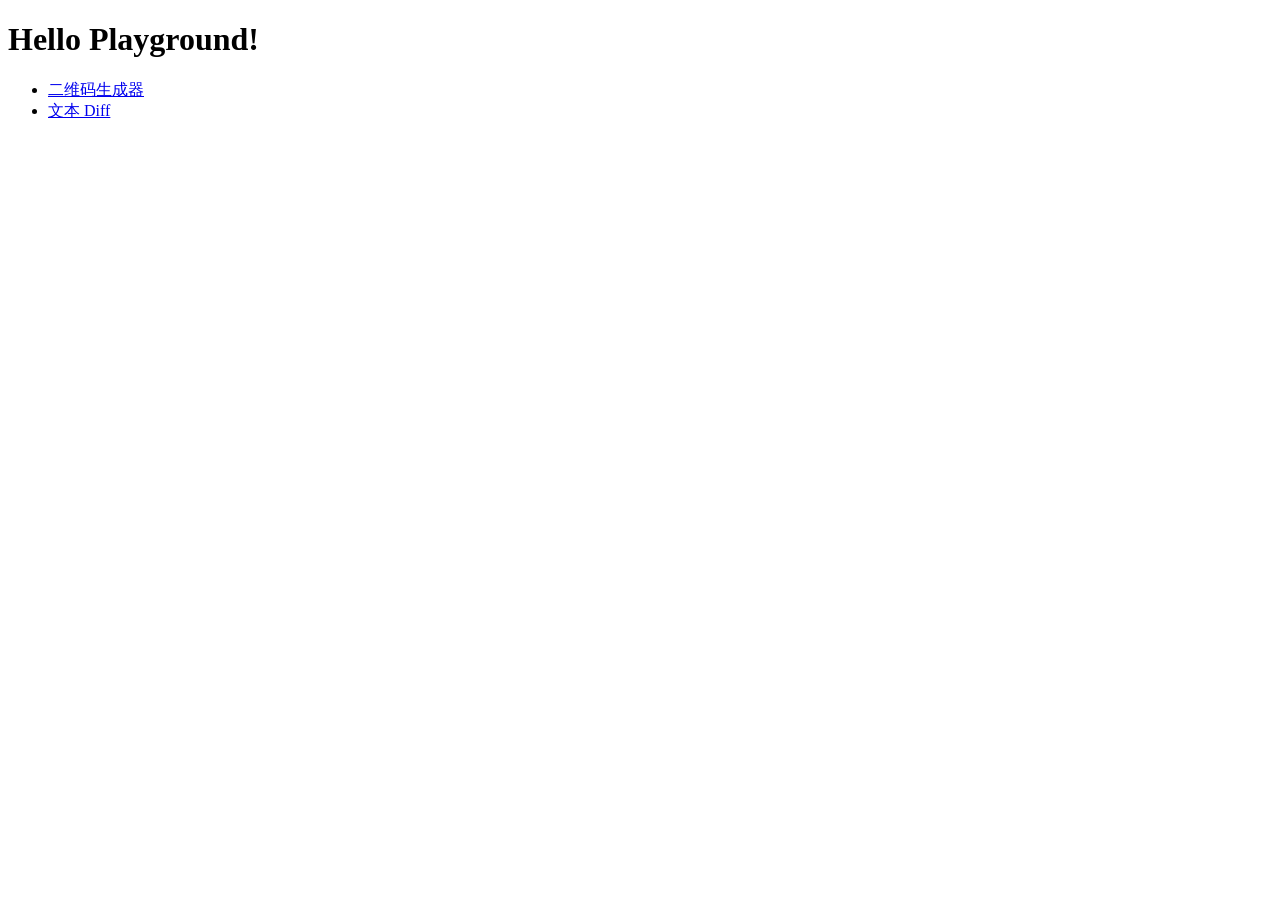
==== index.html @ 00334863 "init" ====
<!DOCTYPE html>
<html lang="en">
<head>
    <meta charset="UTF-8">
    <meta name="viewport" content="width=device-width, initial-scale=1.0">
    <title>Hello Playground</title>
</head>
<body>
    <h1>Hello Playground!</h1>
    <ul>
        <li>
            <a href="/qrcode.html">二维码生成器</a>
        </li>
        <li>
            <a href="/text-diff.html">文本 Diff</a>
        </li>
    </ul>
</body>
</html>
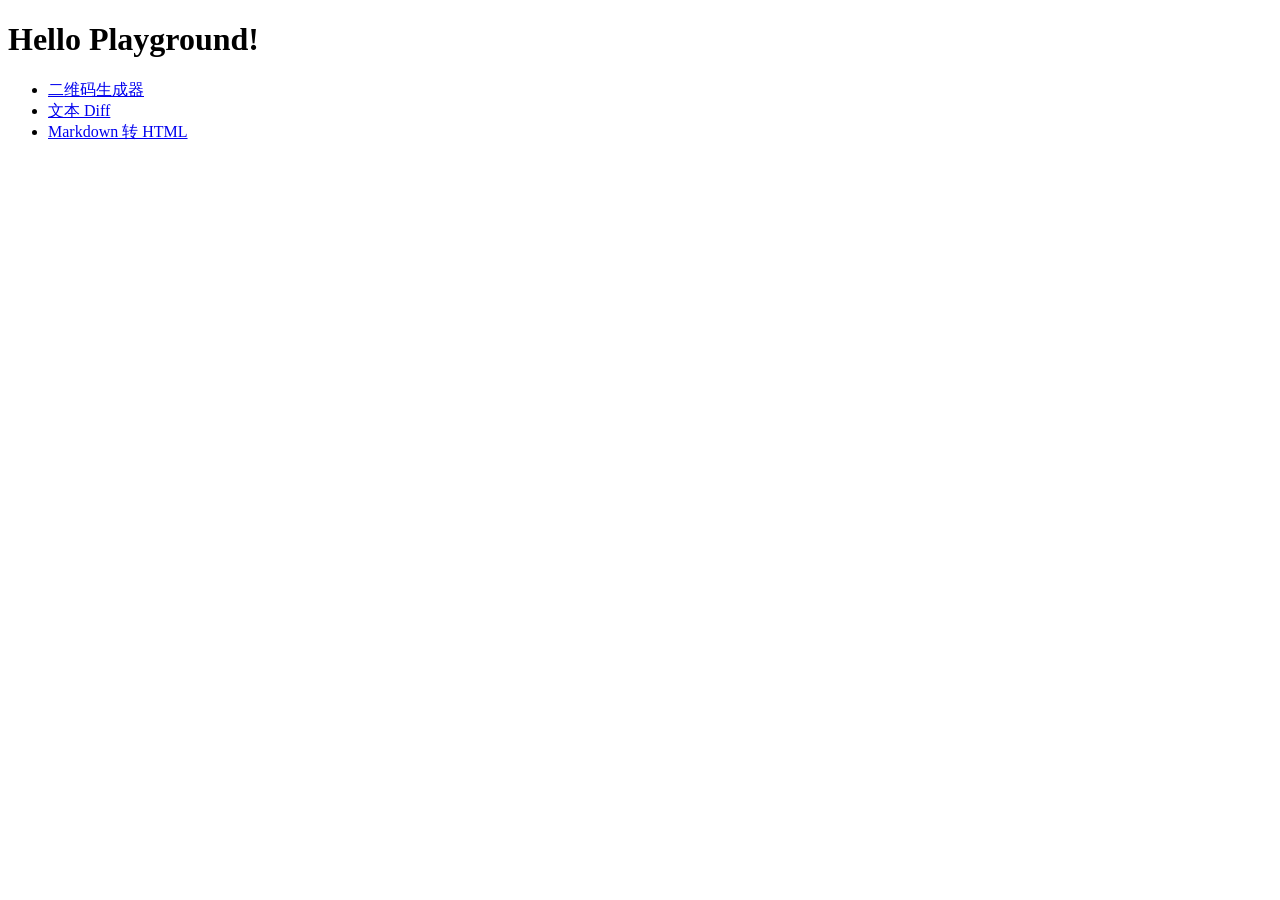
==== commit a20ac946: "Add Markdown to HTML navigation and refresh diff styling" ====
--- a/index.html
+++ b/index.html
@@ -14,6 +14,9 @@
         <li>
             <a href="/text-diff.html">文本 Diff</a>
         </li>
+        <li>
+            <a href="/markdown.html">Markdown 转 HTML</a>
+        </li>
     </ul>
 </body>
 </html>
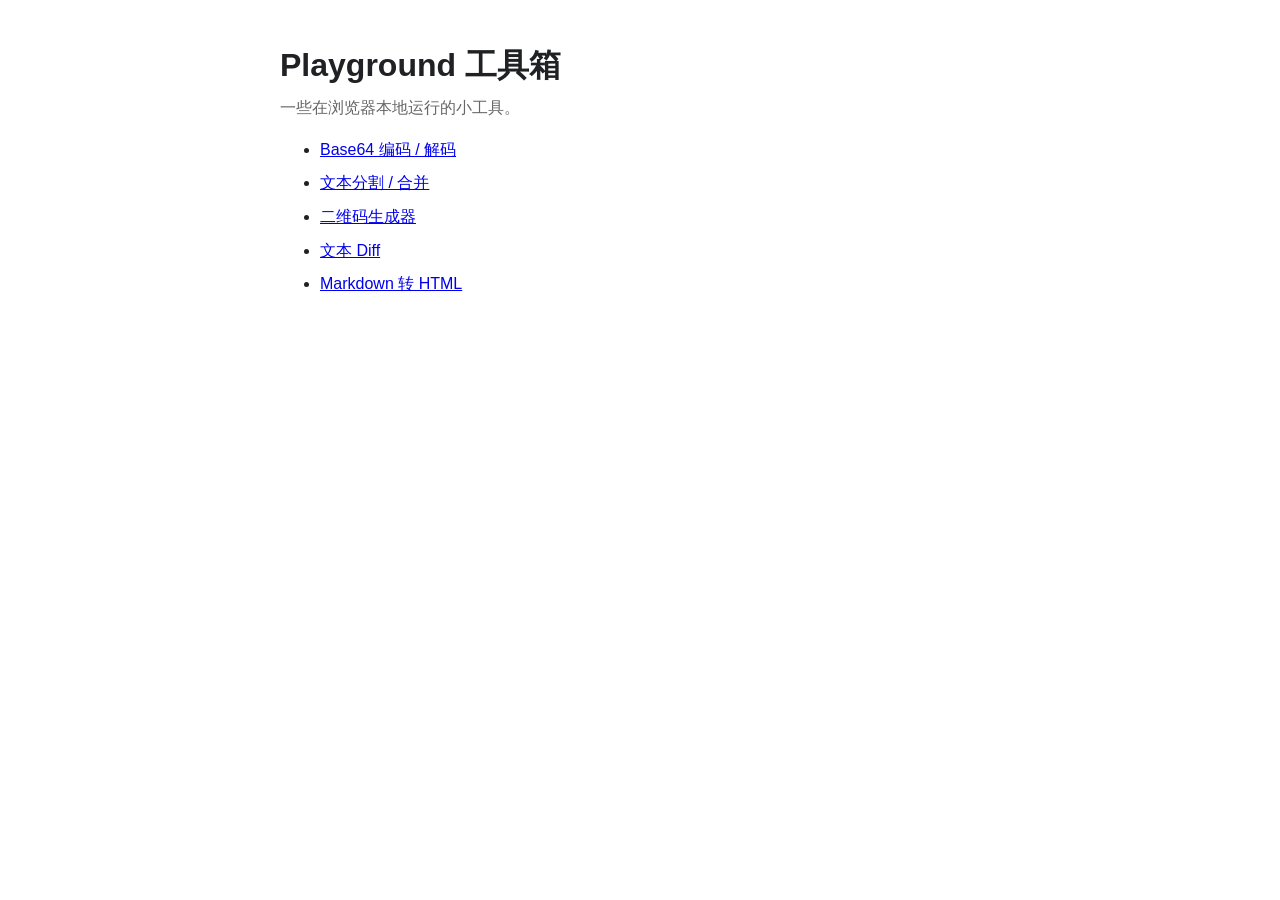
==== commit c8e4757d: "Create Chinese Playground tools landing page" ====
--- a/index.html
+++ b/index.html
@@ -1,13 +1,26 @@
 <!DOCTYPE html>
-<html lang="en">
+<html lang="zh-CN">
 <head>
     <meta charset="UTF-8">
     <meta name="viewport" content="width=device-width, initial-scale=1.0">
-    <title>Hello Playground</title>
+    <title>Playground 工具箱</title>
+    <style>
+        body { max-width: 720px; margin: 40px auto; padding: 0 16px; font-family: sans-serif; line-height: 1.6; color: #202124; }
+        h1 { margin-bottom: 4px; }
+        p { margin-top: 0; color: #666; }
+        li { margin: 8px 0; }
+    </style>
 </head>
 <body>
-    <h1>Hello Playground!</h1>
+    <h1>Playground 工具箱</h1>
+    <p>一些在浏览器本地运行的小工具。</p>
     <ul>
+        <li>
+            <a href="/base64.html">Base64 编码 / 解码</a>
+        </li>
+        <li>
+            <a href="/text-transform.html">文本分割 / 合并</a>
+        </li>
         <li>
             <a href="/qrcode.html">二维码生成器</a>
         </li>
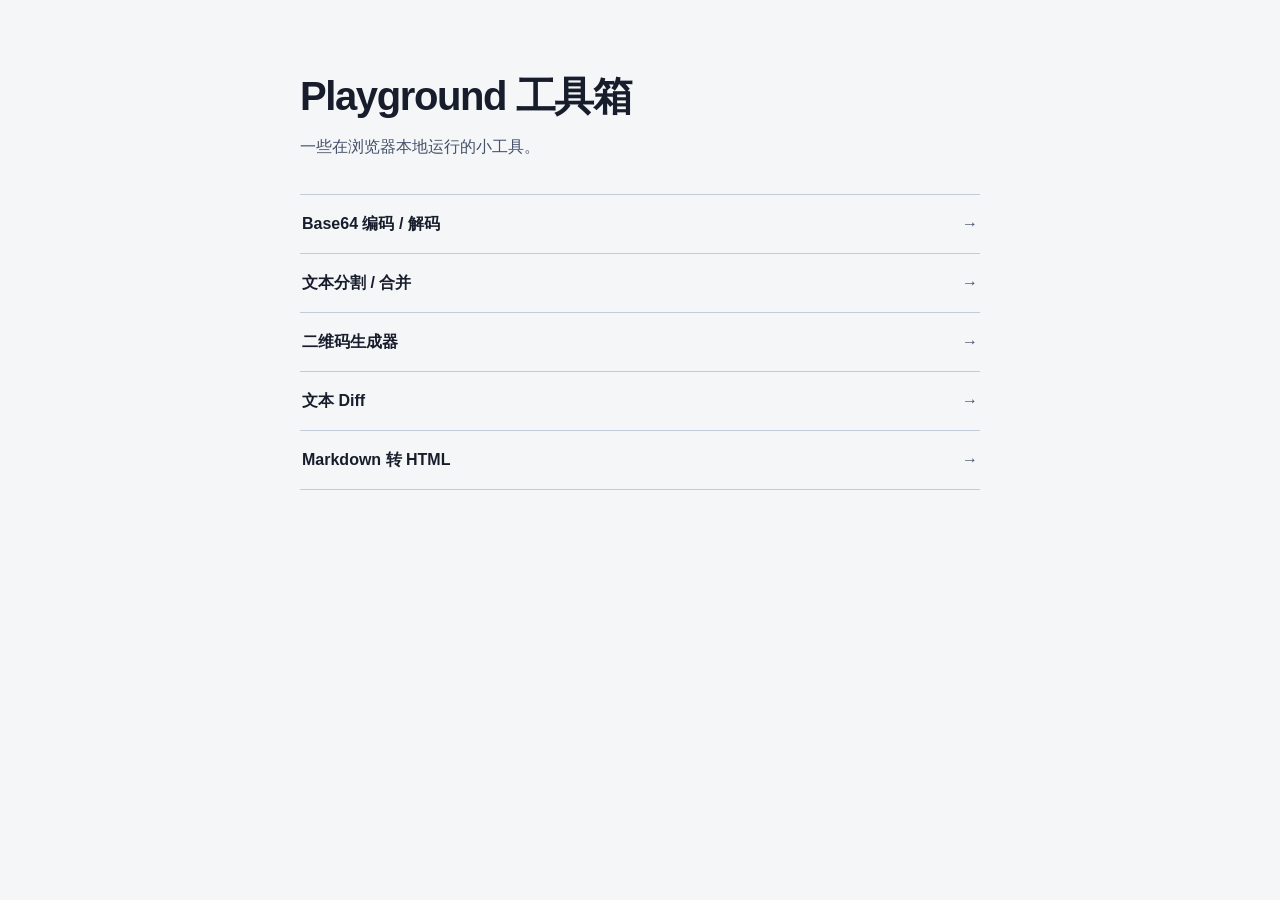
==== commit ed132026: "Apply shared theme styling across tool pages" ====
--- a/index.html
+++ b/index.html
@@ -10,8 +10,9 @@
         p { margin-top: 0; color: #666; }
         li { margin: 8px 0; }
     </style>
+    <link rel="stylesheet" href="theme.css">
 </head>
-<body>
+<body class="pg-home">
     <h1>Playground 工具箱</h1>
     <p>一些在浏览器本地运行的小工具。</p>
     <ul>
--- a/theme.css
+++ b/theme.css
@@ -0,0 +1,357 @@
+:root {
+  color-scheme: light;
+  --pg-canvas: #f4f6f8;
+  --pg-surface: #ffffff;
+  --pg-text: #171d2b;
+  --pg-muted: #46516a;
+  --pg-line: #c3cbd9;
+  --pg-line-strong: #8a96ab;
+  --pg-accent: #5f6a95;
+  --pg-accent-hover: #4d577c;
+  --pg-accent-soft: #e6eaf4;
+  --pg-danger: #b42332;
+
+  --ink: var(--pg-text);
+  --muted: var(--pg-muted);
+  --paper: var(--pg-canvas);
+  --panel: var(--pg-surface);
+  --soft: var(--pg-canvas);
+  --line: var(--pg-line);
+  --line-strong: var(--pg-line-strong);
+  --accent: var(--pg-accent);
+  --accent-dark: var(--pg-accent-hover);
+  --accent-soft: var(--pg-accent-soft);
+  --code: #eef1f5;
+  --danger: var(--pg-danger);
+  --gutter: #eef1f5;
+  --added: #e9f4ed;
+  --added-strong: #b9ddc5;
+  --removed: #f9e9e9;
+  --removed-strong: #e8bcbc;
+}
+
+*,
+*::before,
+*::after { box-sizing: border-box; }
+
+html {
+  min-width: 320px;
+  background: var(--pg-canvas);
+}
+
+body {
+  background: var(--pg-canvas);
+  color: var(--pg-text);
+  font-family: Inter, ui-sans-serif, -apple-system, BlinkMacSystemFont, "Segoe UI", "PingFang SC", "Microsoft YaHei", sans-serif;
+  -webkit-font-smoothing: antialiased;
+}
+
+a {
+  color: var(--pg-accent-hover);
+  text-decoration-color: rgba(77, 87, 124, 0.42);
+  text-underline-offset: 3px;
+}
+
+a:hover { color: #354061; }
+
+h1 {
+  color: var(--pg-text);
+  font-weight: 650;
+  letter-spacing: -0.035em;
+}
+
+.hint,
+.status,
+.muted,
+.intro { color: var(--pg-muted); }
+
+button,
+input,
+textarea,
+select { color: var(--pg-text); }
+
+button,
+.file-button {
+  border-color: var(--pg-line);
+  border-radius: 5px;
+  background: var(--pg-surface);
+  color: var(--pg-text);
+  font-weight: 600;
+}
+
+button:hover,
+.file-button:hover {
+  border-color: var(--pg-line-strong);
+  background: #eef1f5;
+  color: var(--pg-text);
+}
+
+button.primary,
+.primary {
+  border-color: var(--pg-accent);
+  background: var(--pg-accent);
+  color: #ffffff;
+}
+
+button.primary:hover,
+.primary:hover {
+  border-color: var(--pg-accent-hover);
+  background: var(--pg-accent-hover);
+  color: #ffffff;
+}
+
+button:focus-visible,
+textarea:focus-visible,
+input:focus-visible,
+select:focus-visible,
+summary:focus-visible,
+a:focus-visible {
+  outline: 3px solid rgba(95, 106, 149, 0.28);
+  outline-offset: 2px;
+}
+
+textarea,
+input[type="text"],
+select {
+  border-color: var(--pg-line);
+  border-radius: 5px;
+  background: var(--pg-surface);
+}
+
+textarea::placeholder,
+input::placeholder { color: #727c91; }
+
+input[type="checkbox"],
+input[type="radio"],
+input[type="range"] { accent-color: var(--pg-accent); }
+
+code,
+kbd,
+textarea,
+input[type="text"] {
+  font-family: ui-monospace, SFMono-Regular, Menlo, Monaco, Consolas, "Liberation Mono", monospace;
+}
+
+body.pg-home {
+  width: min(760px, 100%);
+  min-height: 100vh;
+  margin: 0 auto;
+  padding: 64px 20px;
+}
+
+.pg-home h1 {
+  margin: 0 0 6px;
+  font-size: clamp(30px, 5vw, 40px);
+}
+
+.pg-home > p {
+  margin: 0;
+  color: var(--pg-muted);
+}
+
+.pg-home ul {
+  margin: 34px 0 0;
+  padding: 0;
+  border-top: 1px solid var(--pg-line);
+  list-style: none;
+}
+
+.pg-home li {
+  margin: 0;
+  border-bottom: 1px solid var(--pg-line);
+}
+
+.pg-home li a {
+  display: flex;
+  min-height: 58px;
+  padding: 0 2px;
+  align-items: center;
+  justify-content: space-between;
+  color: var(--pg-text);
+  font-weight: 600;
+  text-decoration: none;
+}
+
+.pg-home li a::after {
+  color: var(--pg-muted);
+  content: "→";
+  font-weight: 400;
+}
+
+.pg-home li a:hover { color: var(--pg-accent-hover); }
+
+body.pg-base64,
+body.pg-text-transform,
+body.pg-qrcode {
+  width: min(100%, 1000px);
+  margin: 0 auto;
+  padding: 34px 20px 42px;
+}
+
+.pg-base64 header,
+.pg-text-transform header {
+  margin-bottom: 20px;
+}
+
+.pg-base64 h1,
+.pg-text-transform h1,
+.pg-qrcode h1 {
+  font-size: clamp(25px, 4vw, 32px);
+}
+
+.pg-base64 textarea,
+.pg-text-transform textarea,
+.pg-qrcode textarea {
+  border: 1px solid var(--pg-line);
+  background: var(--pg-surface);
+  color: var(--pg-text);
+}
+
+.pg-base64 .footer,
+.pg-text-transform .status { color: var(--pg-muted); }
+
+.pg-text-transform .controls {
+  padding: 16px 0;
+  border: 0;
+  border-top: 1px solid var(--pg-line);
+  border-bottom: 1px solid var(--pg-line);
+  border-radius: 0;
+  background: transparent;
+}
+
+.pg-text-transform .preview {
+  border-color: var(--pg-line);
+  border-radius: 5px;
+  background: var(--pg-surface);
+}
+
+.pg-text-transform .preview li { border-bottom-color: #dbe0e9; }
+.pg-text-transform .empty { color: #687287; }
+
+body.pg-qrcode { width: min(100%, 760px); }
+
+.pg-qrcode textarea {
+  padding: 10px 12px;
+  line-height: 1.55;
+}
+
+.pg-qrcode button,
+.pg-qrcode select {
+  min-height: 36px;
+  padding: 0 12px;
+  border: 1px solid var(--pg-line);
+  font: inherit;
+}
+
+.pg-qrcode fieldset {
+  padding: 14px 16px;
+  border: 1px solid var(--pg-line);
+  border-radius: 5px;
+  background: transparent;
+}
+
+.pg-qrcode summary {
+  color: var(--pg-accent-hover);
+  cursor: pointer;
+  font-weight: 600;
+}
+
+body.pg-markdown,
+body.pg-text-diff {
+  background: var(--pg-canvas);
+  color: var(--pg-text);
+  font-family: Inter, ui-sans-serif, -apple-system, BlinkMacSystemFont, "Segoe UI", "PingFang SC", "Microsoft YaHei", sans-serif;
+}
+
+.pg-markdown .workspace,
+.pg-text-diff .workspace {
+  border-color: var(--pg-line);
+  border-radius: 6px;
+  background: var(--pg-surface);
+}
+
+.pg-markdown .toolbar,
+.pg-markdown .pane-head,
+.pg-markdown .footer,
+.pg-text-diff .toolbar,
+.pg-text-diff .editor-head,
+.pg-text-diff .result-head {
+  background: var(--pg-canvas);
+}
+
+.pg-markdown .home {
+  border-color: var(--pg-line);
+  border-radius: 5px;
+  background: transparent;
+}
+
+.pg-markdown .privacy::before { background: var(--pg-accent); box-shadow: none; }
+
+.pg-markdown #markdown-input,
+.pg-markdown #html-source,
+.pg-text-diff textarea,
+.pg-text-diff textarea:focus,
+.pg-text-diff .result-panel,
+.pg-text-diff .diff-wrap {
+  background: var(--pg-surface);
+  color: var(--pg-text);
+}
+
+.pg-markdown .tabs,
+.pg-markdown .mode-select select,
+.pg-text-diff .merge-all,
+.pg-text-diff kbd {
+  border-color: var(--pg-line);
+  background: var(--pg-surface);
+}
+
+.pg-markdown .tab[aria-selected="true"] {
+  background: var(--pg-accent-soft);
+  color: var(--pg-accent-hover);
+}
+
+.pg-text-diff h1,
+.pg-markdown h1 { font-family: inherit; }
+
+.pg-text-diff h1::before { color: var(--pg-accent); }
+.pg-text-diff .editor:last-child .dot { background: var(--pg-accent); }
+
+.pg-text-diff .badge {
+  border-color: var(--pg-line);
+  background: var(--pg-surface);
+}
+
+.pg-text-diff .merge-cell,
+.pg-text-diff .empty-cell,
+.pg-text-diff .number { background: #eef1f5; }
+
+.pg-text-diff .cell { border-bottom-color: #dbe0e9; }
+
+@media (max-width: 700px) {
+  body.pg-home { padding: 36px 16px; }
+
+  body.pg-base64,
+  body.pg-text-transform,
+  body.pg-qrcode { padding: 20px 14px 30px; }
+}
+
+@media (max-width: 480px) {
+  .pg-markdown .toolbar-group.options {
+    display: grid;
+    grid-template-columns: minmax(0, 1fr) auto;
+    gap: 7px;
+  }
+
+  .pg-markdown .toolbar-group.options .switch,
+  .pg-markdown .toolbar-group.options .mode-select {
+    grid-column: 1 / -1;
+  }
+
+  .pg-markdown .mode-select {
+    display: grid;
+    grid-template-columns: auto minmax(0, 1fr);
+  }
+
+  .pg-markdown .mode-select select { width: 100%; }
+  .pg-markdown #copy-button { justify-self: stretch; }
+}
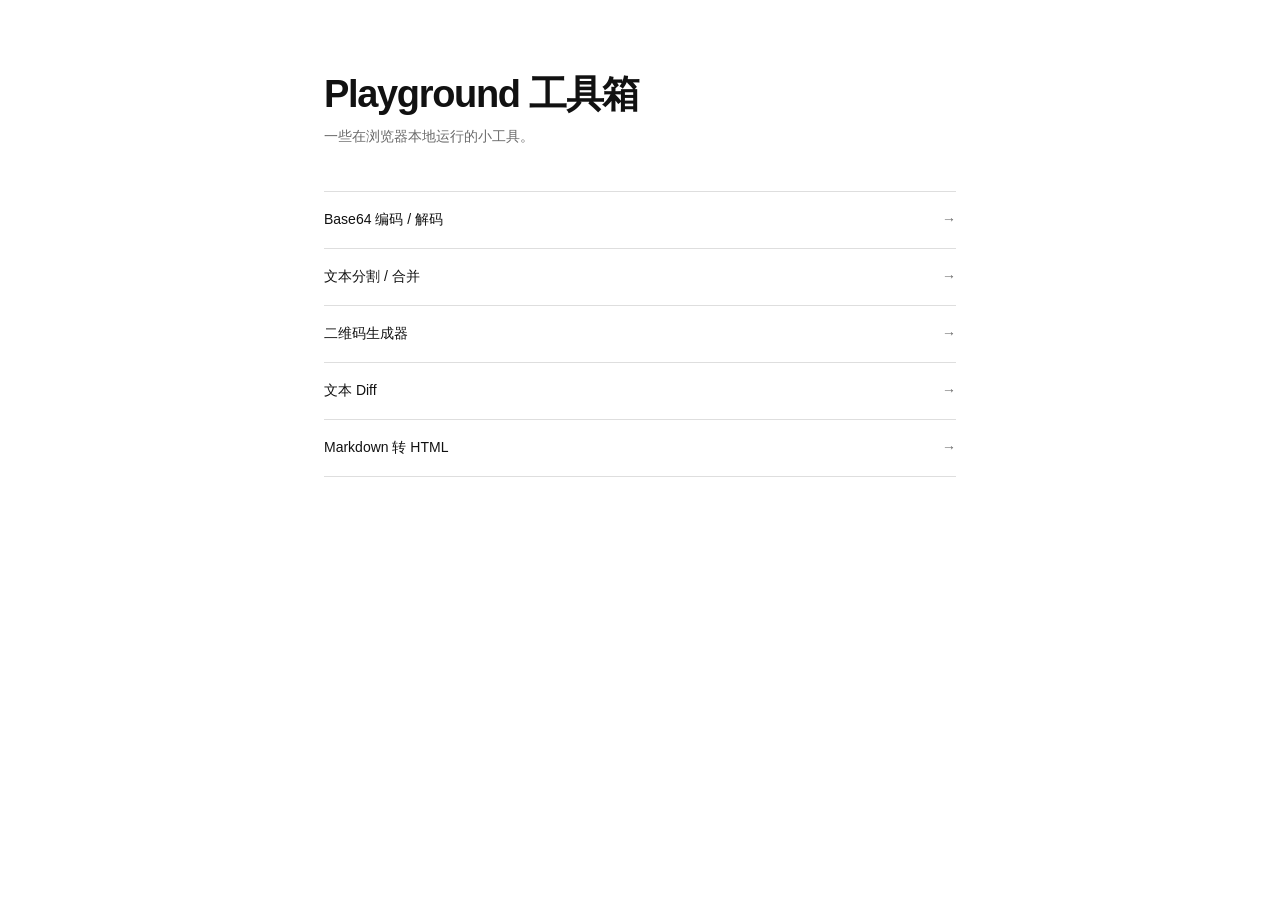
==== commit a188c02f: "Refresh theme stylesheet cache version" ====
--- a/index.html
+++ b/index.html
@@ -10,7 +10,7 @@
         p { margin-top: 0; color: #666; }
         li { margin: 8px 0; }
     </style>
-    <link rel="stylesheet" href="theme.css">
+    <link rel="stylesheet" href="theme.css?v=3dad6a50806f">
 </head>
 <body class="pg-home">
     <h1>Playground 工具箱</h1>
--- a/theme.css
+++ b/theme.css
@@ -1,95 +1,112 @@
 :root {
   color-scheme: light;
-  --pg-canvas: #f4f6f8;
+  --pg-canvas: #ffffff;
   --pg-surface: #ffffff;
-  --pg-text: #171d2b;
-  --pg-muted: #46516a;
-  --pg-line: #c3cbd9;
-  --pg-line-strong: #8a96ab;
-  --pg-accent: #5f6a95;
-  --pg-accent-hover: #4d577c;
-  --pg-accent-soft: #e6eaf4;
-  --pg-danger: #b42332;
-
+  --pg-soft: #f7f7f7;
+  --pg-text: #111111;
+  --pg-muted: #6b6b6b;
+  --pg-line: #dedede;
+  --pg-line-strong: #a3a3a3;
+  --pg-accent: #111111;
+  --pg-accent-hover: #333333;
+  --pg-danger: #b42318;
   --ink: var(--pg-text);
   --muted: var(--pg-muted);
   --paper: var(--pg-canvas);
   --panel: var(--pg-surface);
-  --soft: var(--pg-canvas);
+  --soft: var(--pg-soft);
   --line: var(--pg-line);
   --line-strong: var(--pg-line-strong);
   --accent: var(--pg-accent);
   --accent-dark: var(--pg-accent-hover);
-  --accent-soft: var(--pg-accent-soft);
-  --code: #eef1f5;
+  --accent-soft: #eeeeee;
+  --code: var(--pg-soft);
   --danger: var(--pg-danger);
-  --gutter: #eef1f5;
-  --added: #e9f4ed;
-  --added-strong: #b9ddc5;
-  --removed: #f9e9e9;
-  --removed-strong: #e8bcbc;
+  --gutter: var(--pg-soft);
+  --added: #eef7f0;
+  --added-strong: #cfe8d4;
+  --removed: #fdf0ef;
+  --removed-strong: #f1cecb;
+  --shadow: none;
 }
 
 *,
 *::before,
 *::after { box-sizing: border-box; }
 
-html {
-  min-width: 320px;
+html { min-width: 320px; background: var(--pg-canvas); }
+
+body {
+  margin: 0;
   background: var(--pg-canvas);
-}
-
-body {
-  background: var(--pg-canvas);
   color: var(--pg-text);
   font-family: Inter, ui-sans-serif, -apple-system, BlinkMacSystemFont, "Segoe UI", "PingFang SC", "Microsoft YaHei", sans-serif;
+  font-size: 14px;
+  line-height: 1.5;
   -webkit-font-smoothing: antialiased;
 }
 
 a {
-  color: var(--pg-accent-hover);
-  text-decoration-color: rgba(77, 87, 124, 0.42);
+  color: inherit;
+  text-decoration-color: var(--pg-line-strong);
   text-underline-offset: 3px;
 }
 
-a:hover { color: #354061; }
+a:hover { text-decoration-color: var(--pg-text); }
 
 h1 {
-  color: var(--pg-text);
+  margin: 0;
+  color: var(--pg-text);
+  font-family: inherit;
+  font-size: clamp(26px, 4vw, 32px);
   font-weight: 650;
   letter-spacing: -0.035em;
+  line-height: 1.2;
 }
 
 .hint,
 .status,
 .muted,
-.intro { color: var(--pg-muted); }
+.intro,
+.privacy,
+.count,
+.stats { color: var(--pg-muted); }
 
 button,
 input,
 textarea,
-select { color: var(--pg-text); }
+select { color: var(--pg-text); font: inherit; }
 
 button,
-.file-button {
-  border-color: var(--pg-line);
-  border-radius: 5px;
-  background: var(--pg-surface);
-  color: var(--pg-text);
-  font-weight: 600;
+.file-button,
+select {
+  min-height: 34px;
+  border: 1px solid var(--pg-line);
+  border-radius: 2px;
+  background: var(--pg-surface);
+  color: var(--pg-text);
+  cursor: pointer;
+  font-weight: 550;
+  transition: none;
 }
 
 button:hover,
-.file-button:hover {
+.file-button:hover,
+select:hover {
   border-color: var(--pg-line-strong);
-  background: #eef1f5;
-  color: var(--pg-text);
-}
+  background: var(--pg-soft);
+  color: var(--pg-text);
+}
+
+button:active,
+.file-button:active { transform: none; }
+
+button:disabled { cursor: not-allowed; opacity: 0.4; }
 
 button.primary,
 .primary {
-  border-color: var(--pg-accent);
-  background: var(--pg-accent);
+  border-color: var(--pg-text);
+  background: var(--pg-text);
   color: #ffffff;
 }
 
@@ -106,7 +123,7 @@
 select:focus-visible,
 summary:focus-visible,
 a:focus-visible {
-  outline: 3px solid rgba(95, 106, 149, 0.28);
+  outline: 2px solid var(--pg-text);
   outline-offset: 2px;
 }
 
@@ -114,16 +131,20 @@
 input[type="text"],
 select {
   border-color: var(--pg-line);
-  border-radius: 5px;
-  background: var(--pg-surface);
-}
+  border-radius: 2px;
+  background: var(--pg-surface);
+}
+
+textarea:focus,
+input[type="text"]:focus,
+select:focus { border-color: var(--pg-line-strong); }
 
 textarea::placeholder,
-input::placeholder { color: #727c91; }
+input::placeholder { color: #9a9a9a; }
 
 input[type="checkbox"],
 input[type="radio"],
-input[type="range"] { accent-color: var(--pg-accent); }
+input[type="range"] { accent-color: var(--pg-text); }
 
 code,
 kbd,
@@ -133,85 +154,85 @@
 }
 
 body.pg-home {
-  width: min(760px, 100%);
+  width: min(680px, 100%);
   min-height: 100vh;
   margin: 0 auto;
-  padding: 64px 20px;
-}
-
-.pg-home h1 {
-  margin: 0 0 6px;
-  font-size: clamp(30px, 5vw, 40px);
-}
-
-.pg-home > p {
-  margin: 0;
-  color: var(--pg-muted);
-}
+  padding: 72px 24px;
+}
+
+.pg-home h1 { margin-bottom: 8px; font-size: clamp(30px, 5vw, 38px); }
+.pg-home > p { margin: 0; color: var(--pg-muted); }
 
 .pg-home ul {
-  margin: 34px 0 0;
+  margin: 44px 0 0;
   padding: 0;
   border-top: 1px solid var(--pg-line);
   list-style: none;
 }
 
-.pg-home li {
-  margin: 0;
-  border-bottom: 1px solid var(--pg-line);
-}
+.pg-home li { margin: 0; border-bottom: 1px solid var(--pg-line); }
 
 .pg-home li a {
   display: flex;
-  min-height: 58px;
-  padding: 0 2px;
+  min-height: 56px;
+  padding: 0;
   align-items: center;
   justify-content: space-between;
   color: var(--pg-text);
-  font-weight: 600;
+  font-weight: 500;
   text-decoration: none;
 }
 
-.pg-home li a::after {
-  color: var(--pg-muted);
-  content: "→";
-  font-weight: 400;
-}
-
-.pg-home li a:hover { color: var(--pg-accent-hover); }
+.pg-home li a::after { color: var(--pg-muted); content: "→"; font-weight: 400; }
+.pg-home li a:hover::after { color: var(--pg-text); }
 
 body.pg-base64,
 body.pg-text-transform,
 body.pg-qrcode {
-  width: min(100%, 1000px);
+  width: min(100%, 960px);
   margin: 0 auto;
-  padding: 34px 20px 42px;
+  padding: 48px 24px;
 }
 
 .pg-base64 header,
 .pg-text-transform header {
+  display: flex;
   margin-bottom: 20px;
-}
-
-.pg-base64 h1,
-.pg-text-transform h1,
-.pg-qrcode h1 {
-  font-size: clamp(25px, 4vw, 32px);
-}
+  align-items: baseline;
+  justify-content: space-between;
+  gap: 16px;
+}
+
+.pg-base64 header a,
+.pg-text-transform header a {
+  color: var(--pg-muted);
+  font-size: 13px;
+  white-space: nowrap;
+}
+
+.pg-base64 .hint,
+.pg-text-transform .hint,
+.pg-qrcode .muted { font-size: 13px; }
+
+.pg-base64 .workspace { gap: 16px; }
 
 .pg-base64 textarea,
 .pg-text-transform textarea,
 .pg-qrcode textarea {
   border: 1px solid var(--pg-line);
-  background: var(--pg-surface);
-  color: var(--pg-text);
-}
-
-.pg-base64 .footer,
-.pg-text-transform .status { color: var(--pg-muted); }
+  border-radius: 2px;
+  background: var(--pg-surface);
+  color: var(--pg-text);
+}
+
+.pg-base64 textarea { min-height: 360px; }
+.pg-base64 .actions { gap: 6px; }
+.pg-base64 .footer { color: var(--pg-muted); }
+.status.error,
+.error { color: var(--pg-danger); }
 
 .pg-text-transform .controls {
-  padding: 16px 0;
+  padding: 18px 0;
   border: 0;
   border-top: 1px solid var(--pg-line);
   border-bottom: 1px solid var(--pg-line);
@@ -219,55 +240,116 @@
   background: transparent;
 }
 
+.pg-text-transform .field { margin-top: 24px; }
+
 .pg-text-transform .preview {
   border-color: var(--pg-line);
-  border-radius: 5px;
-  background: var(--pg-surface);
-}
-
-.pg-text-transform .preview li { border-bottom-color: #dbe0e9; }
-.pg-text-transform .empty { color: #687287; }
-
-body.pg-qrcode { width: min(100%, 760px); }
+  border-radius: 2px;
+  background: var(--pg-surface);
+}
+
+.pg-text-transform .preview li { border-bottom-color: var(--pg-line); }
+.pg-text-transform .empty { color: var(--pg-muted); }
+
+body.pg-qrcode { width: min(100%, 680px); }
+.pg-qrcode h1 { margin-bottom: 8px; }
+.pg-qrcode .intro { margin-bottom: 28px; }
 
 .pg-qrcode textarea {
-  padding: 10px 12px;
+  min-height: 100px;
+  padding: 12px;
   line-height: 1.55;
 }
 
+.pg-qrcode .preview {
+  min-height: 220px;
+  margin: 24px 0 12px;
+  align-content: center;
+}
+
+.pg-qrcode .actions { margin: 12px 0; }
+
 .pg-qrcode button,
-.pg-qrcode select {
-  min-height: 36px;
-  padding: 0 12px;
-  border: 1px solid var(--pg-line);
-  font: inherit;
-}
-
-.pg-qrcode fieldset {
-  padding: 14px 16px;
-  border: 1px solid var(--pg-line);
-  border-radius: 5px;
-  background: transparent;
-}
+.pg-qrcode select { min-height: 36px; padding: 0 12px; }
+
+.pg-qrcode details { margin-top: 24px; border-top: 1px solid var(--pg-line); }
 
 .pg-qrcode summary {
-  color: var(--pg-accent-hover);
+  padding: 14px 0;
+  color: var(--pg-text);
   cursor: pointer;
-  font-weight: 600;
+  font-weight: 550;
+}
+
+.pg-qrcode fieldset { margin: 0; padding: 4px 0 0; border: 0; }
+
+.pg-qrcode legend {
+  position: absolute;
+  width: 1px;
+  height: 1px;
+  overflow: hidden;
+  clip: rect(0 0 0 0);
+  white-space: nowrap;
 }
 
 body.pg-markdown,
 body.pg-text-diff {
   background: var(--pg-canvas);
   color: var(--pg-text);
-  font-family: Inter, ui-sans-serif, -apple-system, BlinkMacSystemFont, "Segoe UI", "PingFang SC", "Microsoft YaHei", sans-serif;
-}
+  font-family: inherit;
+}
+
+.pg-markdown .shell,
+.pg-text-diff .shell { padding: 24px; }
+
+.pg-markdown .masthead,
+.pg-text-diff .masthead {
+  min-height: 40px;
+  margin: 0 0 20px;
+  gap: 14px;
+}
+
+.pg-markdown h1,
+.pg-text-diff h1 {
+  color: var(--pg-text);
+  font-family: inherit;
+  font-size: 26px;
+  font-weight: 650;
+}
+
+.pg-markdown h1 span,
+.pg-text-diff h1 span { color: inherit; }
+
+.pg-markdown h1::before,
+.pg-text-diff h1::before { content: none; }
+
+.pg-markdown .intro,
+.pg-text-diff .intro { font-size: 12px; }
+
+.pg-markdown .home {
+  display: inline-grid;
+  width: 32px;
+  height: 32px;
+  border: 0;
+  border-radius: 0;
+  background: transparent;
+  color: var(--pg-muted);
+  place-items: center;
+}
+
+.pg-markdown .home:hover { background: transparent; color: var(--pg-text); }
+
+.pg-markdown .privacy::before,
+.pg-markdown .dot,
+.pg-text-diff .dot { display: none; }
 
 .pg-markdown .workspace,
 .pg-text-diff .workspace {
-  border-color: var(--pg-line);
-  border-radius: 6px;
-  background: var(--pg-surface);
+  overflow: hidden;
+  border: 1px solid var(--pg-line);
+  border-radius: 2px;
+  background: var(--pg-surface);
+  box-shadow: none;
 }
 
 .pg-markdown .toolbar,
@@ -275,17 +357,58 @@
 .pg-markdown .footer,
 .pg-text-diff .toolbar,
 .pg-text-diff .editor-head,
-.pg-text-diff .result-head {
-  background: var(--pg-canvas);
-}
-
-.pg-markdown .home {
+.pg-text-diff .result-head { background: var(--pg-surface); }
+
+.pg-markdown .toolbar,
+.pg-text-diff .toolbar { min-height: 48px; padding: 7px 10px; }
+
+.pg-markdown button,
+.pg-markdown .file-button,
+.pg-text-diff button {
+  border-radius: 2px;
+  font-family: inherit;
+  font-weight: 550;
+}
+
+.pg-markdown .quiet,
+.pg-text-diff .text-button {
+  border-color: transparent;
+  background: transparent;
+  color: var(--pg-muted);
+}
+
+.pg-markdown .quiet:hover,
+.pg-text-diff .text-button:hover {
   border-color: var(--pg-line);
-  border-radius: 5px;
-  background: transparent;
-}
-
-.pg-markdown .privacy::before { background: var(--pg-accent); box-shadow: none; }
+  background: var(--pg-soft);
+  color: var(--pg-text);
+}
+
+.pg-markdown .switch,
+.pg-markdown .mode-select,
+.pg-text-diff .switch,
+.pg-text-diff .select-all { color: var(--pg-muted); font-weight: 500; }
+
+.pg-markdown .mode-select select,
+.pg-markdown .tabs,
+.pg-text-diff .merge-all,
+.pg-text-diff kbd {
+  border-color: var(--pg-line);
+  border-radius: 2px;
+  background: var(--pg-surface);
+}
+
+.pg-markdown .tabs { padding: 2px; }
+.pg-markdown .tab { border-radius: 1px; }
+
+.pg-markdown .tab[aria-selected="true"] {
+  background: var(--pg-text);
+  color: #ffffff;
+}
+
+.pg-markdown .pane-head,
+.pg-text-diff .editor-head,
+.pg-text-diff .result-head { background: var(--pg-soft); }
 
 .pg-markdown #markdown-input,
 .pg-markdown #html-source,
@@ -297,42 +420,79 @@
   color: var(--pg-text);
 }
 
-.pg-markdown .tabs,
-.pg-markdown .mode-select select,
-.pg-text-diff .merge-all,
-.pg-text-diff kbd {
+.pg-markdown #markdown-input,
+.pg-markdown #html-source { padding: 20px; }
+
+.pg-markdown .drop-overlay {
+  border-color: var(--pg-text);
+  border-radius: 2px;
+  background: rgba(255, 255, 255, 0.96);
+  color: var(--pg-text);
+}
+
+.pg-markdown .toast {
+  border: 0;
+  border-radius: 2px;
+  background: var(--pg-text);
+  color: #ffffff;
+  box-shadow: none;
+}
+
+.pg-text-diff .badge {
+  border: 1px solid var(--pg-line);
+  border-radius: 2px;
+  background: var(--pg-surface);
+  color: var(--pg-muted);
+}
+
+.pg-text-diff .badge.add {
+  border-color: #cfe3d3;
+  background: var(--added);
+  color: #256b35;
+}
+
+.pg-text-diff .badge.remove {
+  border-color: #efd2cf;
+  background: var(--removed);
+  color: #9d332b;
+}
+
+.pg-text-diff .badge.modify {
   border-color: var(--pg-line);
-  background: var(--pg-surface);
-}
-
-.pg-markdown .tab[aria-selected="true"] {
-  background: var(--pg-accent-soft);
-  color: var(--pg-accent-hover);
-}
-
-.pg-text-diff h1,
-.pg-markdown h1 { font-family: inherit; }
-
-.pg-text-diff h1::before { color: var(--pg-accent); }
-.pg-text-diff .editor:last-child .dot { background: var(--pg-accent); }
-
-.pg-text-diff .badge {
-  border-color: var(--pg-line);
-  background: var(--pg-surface);
-}
+  background: var(--pg-soft);
+  color: var(--pg-muted);
+}
+
+.pg-text-diff .cell { border-bottom-color: #eeeeee; }
 
 .pg-text-diff .merge-cell,
 .pg-text-diff .empty-cell,
-.pg-text-diff .number { background: #eef1f5; }
-
-.pg-text-diff .cell { border-bottom-color: #dbe0e9; }
-
-@media (max-width: 700px) {
-  body.pg-home { padding: 36px 16px; }
+.pg-text-diff .number { background: var(--pg-soft); }
+
+.pg-text-diff .inline-del,
+.pg-text-diff .inline-add { border-radius: 0; }
+
+@media (max-width: 760px) {
+  body.pg-home { padding: 40px 18px; }
 
   body.pg-base64,
   body.pg-text-transform,
-  body.pg-qrcode { padding: 20px 14px 30px; }
+  body.pg-qrcode { padding: 28px 16px; }
+
+  .pg-base64 header,
+  .pg-text-transform header {
+    align-items: flex-start;
+    flex-direction: column;
+    gap: 6px;
+  }
+
+  .pg-base64 textarea { min-height: 220px; }
+
+  .pg-markdown .shell,
+  .pg-text-diff .shell { padding: 12px; }
+
+  .pg-markdown .masthead,
+  .pg-text-diff .masthead { margin-bottom: 12px; }
 }
 
 @media (max-width: 480px) {
@@ -343,9 +503,7 @@
   }
 
   .pg-markdown .toolbar-group.options .switch,
-  .pg-markdown .toolbar-group.options .mode-select {
-    grid-column: 1 / -1;
-  }
+  .pg-markdown .toolbar-group.options .mode-select { grid-column: 1 / -1; }
 
   .pg-markdown .mode-select {
     display: grid;
@@ -355,3 +513,7 @@
   .pg-markdown .mode-select select { width: 100%; }
   .pg-markdown #copy-button { justify-self: stretch; }
 }
+
+@media (prefers-reduced-motion: reduce) {
+  * { scroll-behavior: auto !important; transition: none !important; }
+}
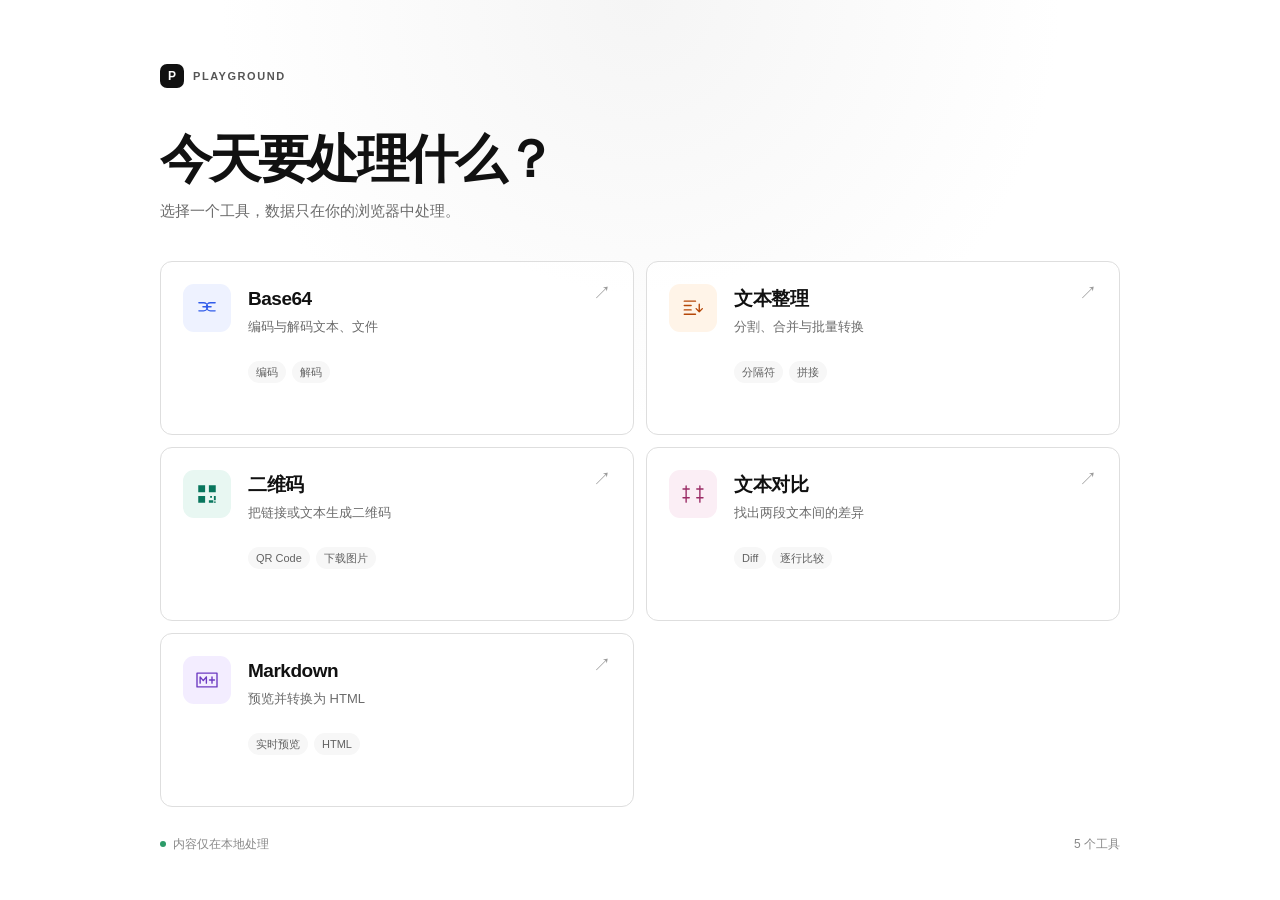
==== commit f7e03fda: "Redesign homepage and enhance diff row selection merging" ====
--- a/index.html
+++ b/index.html
@@ -3,34 +3,97 @@
 <head>
     <meta charset="UTF-8">
     <meta name="viewport" content="width=device-width, initial-scale=1.0">
+    <meta name="description" content="Playground 是一组在浏览器本地运行的文本与内容处理工具。">
     <title>Playground 工具箱</title>
-    <style>
-        body { max-width: 720px; margin: 40px auto; padding: 0 16px; font-family: sans-serif; line-height: 1.6; color: #202124; }
-        h1 { margin-bottom: 4px; }
-        p { margin-top: 0; color: #666; }
-        li { margin: 8px 0; }
-    </style>
-    <link rel="stylesheet" href="theme.css?v=3dad6a50806f">
+    <link rel="stylesheet" href="theme.css?v=2f3b79a180c1">
 </head>
 <body class="pg-home">
-    <h1>Playground 工具箱</h1>
-    <p>一些在浏览器本地运行的小工具。</p>
-    <ul>
-        <li>
-            <a href="/base64.html">Base64 编码 / 解码</a>
-        </li>
-        <li>
-            <a href="/text-transform.html">文本分割 / 合并</a>
-        </li>
-        <li>
-            <a href="/qrcode.html">二维码生成器</a>
-        </li>
-        <li>
-            <a href="/text-diff.html">文本 Diff</a>
-        </li>
-        <li>
-            <a href="/markdown.html">Markdown 转 HTML</a>
-        </li>
-    </ul>
+    <main>
+        <header class="home-hero">
+            <div class="home-brand" aria-label="Playground">
+                <span class="home-brand-mark" aria-hidden="true">P</span>
+                <span>PLAYGROUND</span>
+            </div>
+            <h1>今天要处理什么？</h1>
+            <p>选择一个工具，数据只在你的浏览器中处理。</p>
+        </header>
+
+        <nav class="tool-grid" aria-label="工具列表">
+            <a class="tool-card tool-card--base64" href="/base64.html">
+                <span class="tool-icon" aria-hidden="true">
+                    <svg viewBox="0 0 48 48">
+                        <path d="M11 15.5h7.5a6.5 6.5 0 0 1 0 13H11m26 0h-7.5a6.5 6.5 0 0 1 0-13H37M17.5 22h13"/>
+                    </svg>
+                </span>
+                <span class="tool-content">
+                    <span class="tool-name">Base64</span>
+                    <span class="tool-description">编码与解码文本、文件</span>
+                    <span class="tool-tags"><span>编码</span><span>解码</span></span>
+                </span>
+                <span class="tool-arrow" aria-hidden="true">↗</span>
+            </a>
+
+            <a class="tool-card tool-card--transform" href="/text-transform.html">
+                <span class="tool-icon" aria-hidden="true">
+                    <svg viewBox="0 0 48 48">
+                        <path d="M10 13h18m-18 7h11m-11 7h11m-11 7h18m6-16v12m-5-5 5 5 5-5"/>
+                    </svg>
+                </span>
+                <span class="tool-content">
+                    <span class="tool-name">文本整理</span>
+                    <span class="tool-description">分割、合并与批量转换</span>
+                    <span class="tool-tags"><span>分隔符</span><span>拼接</span></span>
+                </span>
+                <span class="tool-arrow" aria-hidden="true">↗</span>
+            </a>
+
+            <a class="tool-card tool-card--qrcode" href="/qrcode.html">
+                <span class="tool-icon" aria-hidden="true">
+                    <svg viewBox="0 0 48 48">
+                        <path d="M10 10h11v11H10zm17 0h11v11H27zM10 27h11v11H10zm19 0h3v3h-3zm6 0h3v7h-3zm-8 7h7v4h-7zm8 2h3v2h-3"/>
+                    </svg>
+                </span>
+                <span class="tool-content">
+                    <span class="tool-name">二维码</span>
+                    <span class="tool-description">把链接或文本生成二维码</span>
+                    <span class="tool-tags"><span>QR Code</span><span>下载图片</span></span>
+                </span>
+                <span class="tool-arrow" aria-hidden="true">↗</span>
+            </a>
+
+            <a class="tool-card tool-card--diff" href="/text-diff.html">
+                <span class="tool-icon" aria-hidden="true">
+                    <svg viewBox="0 0 48 48">
+                        <path d="M13 11v26m22-26v26M8 16h10m-5-5v10m17-5h10M8 30h10m12 0h10m-27-5v10m22-10v10"/>
+                    </svg>
+                </span>
+                <span class="tool-content">
+                    <span class="tool-name">文本对比</span>
+                    <span class="tool-description">找出两段文本间的差异</span>
+                    <span class="tool-tags"><span>Diff</span><span>逐行比较</span></span>
+                </span>
+                <span class="tool-arrow" aria-hidden="true">↗</span>
+            </a>
+
+            <a class="tool-card tool-card--markdown" href="/markdown.html">
+                <span class="tool-icon" aria-hidden="true">
+                    <svg viewBox="0 0 48 48">
+                        <path d="M8 13h32v22H8zM13 29V19l5 6 5-6v10m5-5h4v-5m0 5h4m-4 0v5"/>
+                    </svg>
+                </span>
+                <span class="tool-content">
+                    <span class="tool-name">Markdown</span>
+                    <span class="tool-description">预览并转换为 HTML</span>
+                    <span class="tool-tags"><span>实时预览</span><span>HTML</span></span>
+                </span>
+                <span class="tool-arrow" aria-hidden="true">↗</span>
+            </a>
+        </nav>
+
+        <footer class="home-footer">
+            <span><span class="status-dot" aria-hidden="true"></span>内容仅在本地处理</span>
+            <span>5 个工具</span>
+        </footer>
+    </main>
 </body>
 </html>
--- a/theme.css
+++ b/theme.css
@@ -154,37 +154,206 @@
 }
 
 body.pg-home {
-  width: min(680px, 100%);
   min-height: 100vh;
+  padding: 0 24px;
+  background:
+    radial-gradient(circle at 50% 0, #f5f5f5 0, rgba(245, 245, 245, 0) 420px),
+    var(--pg-canvas);
+}
+
+.pg-home main {
+  width: min(100%, 960px);
   margin: 0 auto;
-  padding: 72px 24px;
-}
-
-.pg-home h1 { margin-bottom: 8px; font-size: clamp(30px, 5vw, 38px); }
-.pg-home > p { margin: 0; color: var(--pg-muted); }
-
-.pg-home ul {
-  margin: 44px 0 0;
-  padding: 0;
-  border-top: 1px solid var(--pg-line);
-  list-style: none;
-}
-
-.pg-home li { margin: 0; border-bottom: 1px solid var(--pg-line); }
-
-.pg-home li a {
+  padding: 64px 0 36px;
+}
+
+.home-hero { margin-bottom: 38px; }
+
+.home-brand {
   display: flex;
-  min-height: 56px;
-  padding: 0;
+  margin-bottom: 40px;
+  align-items: center;
+  gap: 9px;
+  color: #555555;
+  font-size: 11px;
+  font-weight: 700;
+  letter-spacing: 0.14em;
+}
+
+.home-brand-mark {
+  display: grid;
+  width: 24px;
+  height: 24px;
+  border-radius: 7px;
+  background: var(--pg-text);
+  color: #ffffff;
+  font-size: 12px;
+  letter-spacing: 0;
+  place-items: center;
+}
+
+.pg-home h1 {
+  margin-bottom: 10px;
+  font-size: clamp(36px, 6vw, 52px);
+  font-weight: 680;
+  letter-spacing: -0.055em;
+}
+
+.home-hero > p {
+  margin: 0;
+  color: var(--pg-muted);
+  font-size: 15px;
+}
+
+.tool-grid {
+  display: grid;
+  grid-template-columns: repeat(2, minmax(0, 1fr));
+  gap: 12px;
+}
+
+.tool-card {
+  --tool-color: #315cea;
+  --tool-tint: #eef2ff;
+  position: relative;
+  display: grid;
+  min-height: 174px;
+  padding: 22px;
+  overflow: hidden;
+  grid-template-columns: 48px minmax(0, 1fr) auto;
+  align-items: start;
+  gap: 17px;
+  border: 1px solid var(--pg-line);
+  border-radius: 12px;
+  background: rgba(255, 255, 255, 0.88);
+  color: var(--pg-text);
+  text-decoration: none;
+  transition: border-color 160ms ease, box-shadow 160ms ease, transform 160ms ease;
+}
+
+.tool-card::before {
+  position: absolute;
+  inset: 0 0 auto;
+  height: 3px;
+  background: var(--tool-color);
+  content: "";
+  opacity: 0;
+  transition: opacity 160ms ease;
+}
+
+.tool-card:hover {
+  border-color: #b8b8b8;
+  box-shadow: 0 12px 30px rgba(0, 0, 0, 0.07);
+  transform: translateY(-2px);
+}
+
+.tool-card:hover::before { opacity: 1; }
+
+.tool-card--transform {
+  --tool-color: #b54708;
+  --tool-tint: #fff4e8;
+}
+
+.tool-card--qrcode {
+  --tool-color: #08765d;
+  --tool-tint: #e8f7f2;
+}
+
+.tool-card--diff {
+  --tool-color: #9b2c66;
+  --tool-tint: #fbeef5;
+}
+
+.tool-card--markdown {
+  --tool-color: #6d3bc1;
+  --tool-tint: #f3edff;
+}
+
+.tool-icon {
+  display: grid;
+  width: 48px;
+  height: 48px;
+  border-radius: 11px;
+  background: var(--tool-tint);
+  color: var(--tool-color);
+  place-items: center;
+}
+
+.tool-icon svg {
+  width: 30px;
+  height: 30px;
+  overflow: visible;
+  fill: none;
+  stroke: currentColor;
+  stroke-linecap: round;
+  stroke-linejoin: round;
+  stroke-width: 2.2;
+}
+
+.tool-card--qrcode .tool-icon svg {
+  fill: currentColor;
+  stroke: none;
+}
+
+.tool-content { display: grid; min-width: 0; }
+
+.tool-name {
+  margin-top: 1px;
+  font-size: 19px;
+  font-weight: 650;
+  letter-spacing: -0.025em;
+}
+
+.tool-description {
+  margin-top: 4px;
+  color: var(--pg-muted);
+  font-size: 13px;
+}
+
+.tool-tags {
+  display: flex;
+  margin-top: 24px;
+  flex-wrap: wrap;
+  gap: 6px;
+}
+
+.tool-tags span {
+  padding: 3px 8px;
+  border-radius: 999px;
+  background: var(--pg-soft);
+  color: #626262;
+  font-size: 11px;
+}
+
+.tool-arrow {
+  color: #9a9a9a;
+  font-size: 18px;
+  line-height: 1;
+  transition: color 160ms ease, transform 160ms ease;
+}
+
+.tool-card:hover .tool-arrow {
+  color: var(--tool-color);
+  transform: translate(2px, -2px);
+}
+
+.home-footer {
+  display: flex;
+  margin-top: 28px;
   align-items: center;
   justify-content: space-between;
-  color: var(--pg-text);
-  font-weight: 500;
-  text-decoration: none;
-}
-
-.pg-home li a::after { color: var(--pg-muted); content: "→"; font-weight: 400; }
-.pg-home li a:hover::after { color: var(--pg-text); }
+  color: #888888;
+  font-size: 12px;
+}
+
+.status-dot {
+  display: inline-block;
+  width: 6px;
+  height: 6px;
+  margin-right: 7px;
+  border-radius: 50%;
+  background: #2c9b69;
+  vertical-align: 1px;
+}
 
 body.pg-base64,
 body.pg-text-transform,
@@ -232,7 +401,9 @@
 .error { color: var(--pg-danger); }
 
 .pg-text-transform .controls {
-  padding: 18px 0;
+  margin-top: 24px;
+  padding: 24px 0;
+  gap: 22px 28px;
   border: 0;
   border-top: 1px solid var(--pg-line);
   border-bottom: 1px solid var(--pg-line);
@@ -240,7 +411,36 @@
   background: transparent;
 }
 
-.pg-text-transform .field { margin-top: 24px; }
+.pg-text-transform .control {
+  display: grid;
+  gap: 8px;
+}
+
+.pg-text-transform .control label { margin-bottom: 0; }
+
+.pg-text-transform input[type="text"] {
+  min-height: 42px;
+  padding: 9px 11px;
+}
+
+.pg-text-transform .options {
+  padding-top: 2px;
+  gap: 24px;
+}
+
+.pg-text-transform .field { margin-top: 32px; }
+
+.pg-text-transform .field-head {
+  margin-bottom: 10px;
+  align-items: center;
+}
+
+.pg-text-transform .result-head { gap: 12px; }
+
+.pg-text-transform button {
+  min-height: 38px;
+  padding: 0 14px;
+}
 
 .pg-text-transform .preview {
   border-color: var(--pg-line);
@@ -250,6 +450,16 @@
 
 .pg-text-transform .preview li { border-bottom-color: var(--pg-line); }
 .pg-text-transform .empty { color: var(--pg-muted); }
+
+@media (max-width: 600px) {
+  .pg-text-transform .controls {
+    margin-top: 20px;
+    padding: 20px 0;
+    gap: 18px;
+  }
+
+  .pg-text-transform .field { margin-top: 26px; }
+}
 
 body.pg-qrcode { width: min(100%, 680px); }
 .pg-qrcode h1 { margin-bottom: 8px; }
@@ -473,7 +683,11 @@
 .pg-text-diff .inline-add { border-radius: 0; }
 
 @media (max-width: 760px) {
-  body.pg-home { padding: 40px 18px; }
+  body.pg-home { padding: 0 18px; }
+
+  .pg-home main { padding-top: 36px; }
+  .home-brand { margin-bottom: 32px; }
+  .home-hero { margin-bottom: 30px; }
 
   body.pg-base64,
   body.pg-text-transform,
@@ -495,6 +709,25 @@
   .pg-text-diff .masthead { margin-bottom: 12px; }
 }
 
+@media (max-width: 640px) {
+  .tool-grid { grid-template-columns: 1fr; }
+  .tool-card { min-height: 148px; }
+  .tool-tags { margin-top: 18px; }
+}
+
+@media (max-width: 420px) {
+  .pg-home h1 { font-size: 34px; }
+
+  .tool-card {
+    padding: 18px;
+    grid-template-columns: 44px minmax(0, 1fr) auto;
+    gap: 14px;
+  }
+
+  .tool-icon { width: 44px; height: 44px; }
+  .home-footer span:last-child { display: none; }
+}
+
 @media (max-width: 480px) {
   .pg-markdown .toolbar-group.options {
     display: grid;
